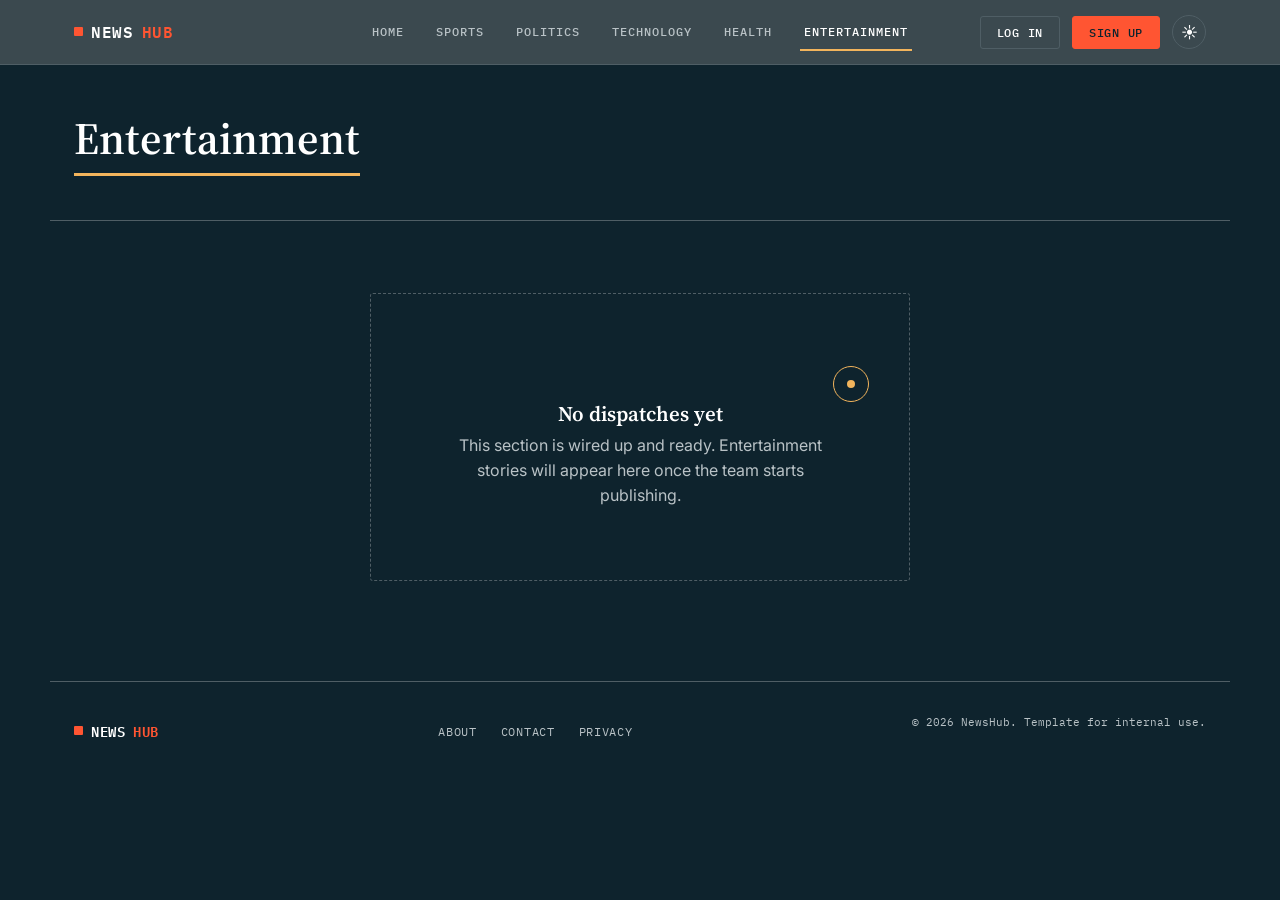
==== pages/entertainment.html @ 1e5c1587 "fixed css file linking" ====
<!DOCTYPE html>
<html lang="en">
<head>
<meta charset="UTF-8">
<meta name="viewport" content="width=device-width, initial-scale=1.0">
<title>NewsHub — Entertainment</title>
<meta name="description" content="NewsHub — Entertainment section.">

<link rel="preconnect" href="https://fonts.googleapis.com">
<link rel="preconnect" href="https://fonts.gstatic.com" crossorigin>
<link href="https://fonts.googleapis.com/css2?family=Source+Serif+4:opsz,wght@8..60,500;8..60,600;8..60,700&family=Inter:wght@400;500;600&family=IBM+Plex+Mono:wght@500;600&display=swap" rel="stylesheet">

<link rel="stylesheet" href="../styles.css">
</head>
<body style="--page-accent:var(--c-entertainment)">
<a class="skip-link" href="#main">Skip to content</a>

<header class="site-header">
  <div class="header-bar">
    <a href="../index.html" class="logo">
      <span class="logo-mark"></span>NEWS<span class="logo-hub">HUB</span>
    </a>

    <nav class="main-nav" aria-label="Primary">
      <ul>
        <li><a href="../index.html" class="nav-link" style="--nav-accent:var(--c-home)">Home</a></li>
        <li><a href="sports.html" class="nav-link" style="--nav-accent:var(--c-sports)">Sports</a></li>
        <li><a href="politics.html" class="nav-link" style="--nav-accent:var(--c-politics)">Politics</a></li>
        <li><a href="technology.html" class="nav-link" style="--nav-accent:var(--c-tech)">Technology</a></li>
        <li><a href="health.html" class="nav-link" style="--nav-accent:var(--c-health)">Health</a></li>
        <li><a href="entertainment.html" class="nav-link is-active" style="--nav-accent:var(--c-entertainment)">Entertainment</a></li>
      </ul>
    </nav>

    <div class="header-actions">
      <button type="button" class="btn" title="Coming soon"><span class="btn-label">Log In</span></button>
      <button type="button" class="btn btn-solid" title="Coming soon"><span class="btn-label">Sign Up</span></button>
      <input type="checkbox" id="theme-toggle" class="theme-toggle-input" role="switch" aria-label="Toggle dark mode">
      <label for="theme-toggle" class="theme-toggle">
        <span class="icon-moon">☾</span>
        <span class="icon-sun">☀</span>
      </label>
    </div>
  </div>

</header>

<main id="main">

  <div class="page-header wrap">
    <h1>Entertainment</h1>
  </div>

  <div class="wrap">
    <div class="empty-state">
      <div class="signal"></div>
      <h2>No dispatches yet</h2>
      <p>This section is wired up and ready. Entertainment stories will appear here once the team starts publishing.</p>
    </div>
  </div>

</main>

<footer class="site-footer wrap">
  <div class="footer-bar">
    <a href="../index.html" class="logo"><span class="logo-mark"></span>NEWS<span class="logo-hub">HUB</span></a>
    <nav aria-label="Footer">
      <ul class="footer-links">
        <li><a href="#" title="Coming soon">About</a></li>
        <li><a href="#" title="Coming soon">Contact</a></li>
        <li><a href="#" title="Coming soon">Privacy</a></li>
      </ul>
    </nav>
    <p class="footer-copy">© 2026 NewsHub. Template for internal use.</p>
  </div>
</footer>

</body>
</html>
---- styles.css ----
/*
    NEWSHUB — SHARED STYLESHEET
*/
:root {
  /* Surfaces & text — default theme (dark) */
    --bg: #0e232d;
    --bg-elevated: #3b494f;
    --bg-subtle: #3b494f;
    --ink: #ffffff;
    --ink-muted: #b9c2c6;
    --border: #4f5e65;

    --accent: #ff5532;
    --accent-contrast: #0e232d;
    --accent-ink: var(--accent);

    /* Category accents */
    --c-home: var(--accent);
    --c-sports: #4ade94;
    --c-politics: #6fa0ff;
    --c-tech: #b49cff;
    --c-health: #3fd1ce;
    --c-entertainment: #f2b45c;

    /* Type */
    --font-display: "Source Serif 4", Georgia, "Times New Roman", serif;
    --font-body: "Inter", -apple-system, BlinkMacSystemFont, "Segoe UI", sans-serif;
    --font-mono: "IBM Plex Mono", ui-monospace, "SFMono-Regular", Menlo, monospace;

    /* Spacing scale */
    --space-1: 0.25rem;
    --space-2: 0.5rem;
    --space-3: 0.75rem;
    --space-4: 1rem;
    --space-5: 1.5rem;
    --space-6: 2rem;
    --space-7: 3rem;
    --space-8: 4.5rem;

    /* Layout */
    --max-width: 1180px;
    --radius: 3px;
    --header-h: 64px;

    /* Motion */
    --ease: cubic-bezier(0.4, 0, 0.2, 1);
}

/* Light theme */
body:has(.theme-toggle-input:checked) {
    --bg: #f4f5f3;
    --bg-elevated: #ffffff;
    --bg-subtle: #e7e9e4;
    --ink: #122027;
    --ink-muted: #5c6b72;
    --border: #d8dbd6;

    /* --accent */
    --accent-ink: #c23115;

    --c-home: var(--accent);
    --c-sports: #1f7a4d;
    --c-politics: #2455a4;
    --c-tech: #6e56cf;
    --c-health: #0e8c8a;
    --c-entertainment: #b5790a;
}

/*BASE / RESET                                                       */

*,
*::before,
*::after {
    box-sizing: border-box;
}

html {
    -webkit-text-size-adjust: 100%;
}

body {
    margin: 0;
    background: var(--bg);
    color: var(--ink);
    font-family: var(--font-body);
    font-size: 16px;
    line-height: 1.55;
    transition: background-color 0.2s var(--ease), color 0.2s var(--ease);
}

h1, h2, h3, h4 {
    font-family: var(--font-display);
    font-weight: 600;
    line-height: 1.15;
    margin: 0 0 var(--space-3);
    color: var(--ink);
}

p {
    margin: 0 0 var(--space-4);
    color: var(--ink-muted);
}

a {
    color: inherit;
    text-decoration: none;
}

img {
    max-width: 100%;
    display: block;
}

ul {
    list-style: none;
    margin: 0;
    padding: 0;
}

button {
    font-family: inherit;
    cursor: pointer;
}

/* Visible keyboard focus everywhere */
a:focus-visible,
button:focus-visible,
[tabindex]:focus-visible {
    outline: 2px solid var(--accent);
    outline-offset: 2px;
    border-radius: var(--radius);
}

.skip-link {
    position: absolute;
    left: -9999px;
    top: 0;
    background: var(--accent);
    color: var(--accent-contrast);
    padding: var(--space-2) var(--space-4);
    z-index: 200;
    font-family: var(--font-mono);
    font-size: 0.8rem;
}

.skip-link:focus {
    left: var(--space-4);
    top: var(--space-4);
}

/* LAYOUT SHELL */

.wrap {
    max-width: var(--max-width);
    margin-inline: auto;
    padding-inline: var(--space-5);
}

main {
    display: block;
    min-height: calc(100vh - var(--header-h) - 220px);
}

/* HEADER, NAV, TICKER */

.site-header {
    position: sticky;
    top: 0;
    z-index: 100;
    background: var(--bg-elevated);
    border-bottom: 1px solid var(--border);
}

.header-bar {
    max-width: var(--max-width);
    margin-inline: auto;
    height: var(--header-h);
    padding-inline: var(--space-5);
    display: grid;
    grid-template-columns: 1fr auto 1fr;
    align-items: center;
    gap: var(--space-4);
}

/* Logo — left */
.logo {
    justify-self: start;
    display: inline-flex;
    align-items: center;
    gap: var(--space-2);
    font-family: var(--font-mono);
    font-weight: 600;
    font-size: 1rem;
    letter-spacing: 0.04em;
    white-space: nowrap;
}

.logo .logo-mark {
    width: 9px;
    height: 9px;
    background: var(--accent);
    border-radius: 1px;
    flex-shrink: 0;
}

.logo .logo-hub {
    color: var(--accent-ink);
}

/* Nav — centered */
.main-nav {
    justify-self: center;
}

.main-nav ul {
    display: flex;
    gap: var(--space-5);
}

.nav-link {
    position: relative;
    display: inline-block;
    padding: var(--space-2) var(--space-1);
    font-family: var(--font-mono);
    font-size: 0.78rem;
    font-weight: 500;
    letter-spacing: 0.08em;
    text-transform: uppercase;
    color: var(--ink-muted);
    transition: color 0.15s var(--ease);
}

.nav-link::after {
    content: "";
    position: absolute;
    left: 0;
    right: 0;
    bottom: -1px;
    height: 2px;
    background: var(--nav-accent, var(--accent));
    transform: scaleX(0);
    transition: transform 0.15s var(--ease);
}

.nav-link:hover {
    color: var(--ink);
}

.nav-link:hover::after {
    transform: scaleX(1);
}

.nav-link.is-active {
    color: var(--ink);
}

.nav-link.is-active::after {
    transform: scaleX(1);
}

/* Actions — right */
.header-actions {
    justify-self: end;
    display: flex;
    align-items: center;
    gap: var(--space-3);
}

/* BUTTONS & THEME TOGGLE */

.btn {
    font-family: var(--font-mono);
    font-size: 0.74rem;
    font-weight: 500;
    letter-spacing: 0.06em;
    text-transform: uppercase;
    padding: var(--space-2) var(--space-4);
    border-radius: var(--radius);
    border: 1px solid var(--border);
    background: transparent;
    color: var(--ink);
    transition: background-color 0.15s var(--ease), border-color 0.15s var(--ease), transform 0.1s var(--ease);
    white-space: nowrap;
}

.btn:hover {
    border-color: var(--ink-muted);
}

.btn:active {
    transform: translateY(1px);
}

.btn-solid {
    background: var(--accent);
    border-color: var(--accent);
    color: var(--accent-contrast);
}

.btn-solid:hover {
    filter: brightness(1.08);
    border-color: var(--accent);
}

/* Visually hidden but still focusable/operable by keyboard */
.theme-toggle-input {
    position: absolute;
    width: 1px;
    height: 1px;
    padding: 0;
    margin: -1px;
    overflow: hidden;
    clip: rect(0, 0, 0, 0);
    white-space: nowrap;
    border: 0;
}

.theme-toggle {
    display: inline-flex;
    align-items: center;
    justify-content: center;
    width: 34px;
    height: 34px;
    border-radius: 50%;
    border: 1px solid var(--border);
    background: transparent;
    color: var(--ink);
    padding: 0;
    flex-shrink: 0;
    cursor: pointer;
}

.theme-toggle:hover {
    border-color: var(--ink-muted);
}

.theme-toggle svg {
    width: 16px;
    height: 16px;
}

.theme-toggle .icon-moon { display: none; }
.theme-toggle .icon-sun { display: block; }

.theme-toggle-input:checked + .theme-toggle .icon-moon { display: block; }
.theme-toggle-input:checked + .theme-toggle .icon-sun { display: none; }

.theme-toggle-input:focus-visible + .theme-toggle {
    outline: 2px solid var(--accent);
    outline-offset: 2px;
}

/* home page */

.hero {
    border-bottom: 1px solid var(--border);
    padding-block: var(--space-7);
}

.eyebrow {
    display: inline-flex;
    align-items: center;
    gap: var(--space-2);
    font-family: var(--font-mono);
    font-size: 0.72rem;
    font-weight: 600;
    letter-spacing: 0.12em;
    text-transform: uppercase;
    color: var(--eyebrow-color, var(--accent-ink));
    margin-bottom: var(--space-3);
}

.eyebrow::before {
    content: "";
    width: 6px;
    height: 6px;
    background: currentColor;
    border-radius: 50%;
}

.hero-headline {
    font-size: clamp(2rem, 4.2vw, 3.4rem);
    max-width: 18ch;
    margin-bottom: var(--space-4);
}

.hero-dek {
    font-size: 1.05rem;
    max-width: 60ch;
    margin-bottom: var(--space-5);
}

.hero-meta {
    font-family: var(--font-mono);
    font-size: 0.78rem;
    color: var(--ink-muted);
    letter-spacing: 0.03em;
}

/* STORY CARDS & LIST ROWS */

.section {
    padding-block: var(--space-7);
    border-bottom: 1px solid var(--border);
}

.section-title {
    font-size: 1.1rem;
    font-family: var(--font-mono);
    text-transform: uppercase;
    letter-spacing: 0.08em;
    font-weight: 600;
    margin-bottom: var(--space-5);
    padding-bottom: var(--space-3);
    border-bottom: 1px solid var(--border);
}

.card-grid {
    display: grid;
    grid-template-columns: repeat(3, 1fr);
    gap: var(--space-5);
}

.story-card {
    display: flex;
    flex-direction: column;
}

.story-card .media {
    aspect-ratio: 16 / 10;
    background: var(--bg-subtle);
    border: 1px dashed var(--border);
    border-radius: var(--radius);
    margin-bottom: var(--space-3);
    display: flex;
    align-items: center;
    justify-content: center;
    color: var(--ink-muted);
}

.story-card .media svg {
    width: 28px;
    height: 28px;
    opacity: 0.5;
}

.story-card .eyebrow {
    margin-bottom: var(--space-2);
}

.story-card h3 {
    font-size: 1.15rem;
    margin-bottom: var(--space-2);
}

.story-card p {
    font-size: 0.92rem;
    margin-bottom: var(--space-3);
}

.story-card .timestamp {
    font-family: var(--font-mono);
    font-size: 0.72rem;
    color: var(--ink-muted);
    letter-spacing: 0.03em;
}

/* Compact list rows — "Latest" feed */
.story-list {
    display: flex;
    flex-direction: column;
}

.story-row {
    display: grid;
    grid-template-columns: 110px 1fr auto;
    align-items: center;
    gap: var(--space-4);
    padding-block: var(--space-4);
    border-top: 1px solid var(--border);
}

.story-row:last-child {
    border-bottom: 1px solid var(--border);
}

.story-row .tag {
    font-family: var(--font-mono);
    font-size: 0.68rem;
    font-weight: 600;
    letter-spacing: 0.08em;
    text-transform: uppercase;
    color: var(--tag-color, var(--accent-ink));
}

.story-row h4 {
    font-size: 1rem;
    margin: 0;
    font-weight: 600;
}

.story-row .timestamp {
    font-family: var(--font-mono);
    font-size: 0.72rem;
    color: var(--ink-muted);
    white-space: nowrap;
}

/* SECTION HEADER */

.page-header {
    padding-block: var(--space-7) var(--space-6);
    border-bottom: 1px solid var(--border);
}

.page-header .eyebrow {
    color: var(--page-accent, var(--accent-ink));
}

.page-header h1 {
    font-size: clamp(2rem, 4vw, 2.8rem);
    border-bottom: 3px solid var(--page-accent, var(--accent));
    display: inline-block;
    padding-bottom: var(--space-2);
}

/* EMPTY STATE */

.empty-state {
    margin-block: var(--space-8);
    padding: var(--space-8) var(--space-5);
    border: 1px dashed var(--border);
    border-radius: var(--radius);
    text-align: center;
    max-width: 540px;
    margin-inline: auto;
}

.empty-state .signal {
    width: 36px;
    height: 36px;
    margin-inline: auto var(--space-4);
    border-radius: 50%;
    border: 1px solid var(--page-accent, var(--accent));
    display: flex;
    align-items: center;
    justify-content: center;
}

.empty-state .signal::after {
    content: "";
    width: 8px;
    height: 8px;
    border-radius: 50%;
    background: var(--page-accent, var(--accent));
}

.empty-state h2 {
    font-size: 1.3rem;
    margin-bottom: var(--space-2);
}

.empty-state p {
    margin: 0 auto;
    max-width: 40ch;
}

/*. FOOTER */

.site-footer {
    border-top: 1px solid var(--border);
    padding-block: var(--space-6);
}

.footer-bar {
    display: flex;
    align-items: center;
    justify-content: space-between;
    flex-wrap: wrap;
    gap: var(--space-4);
}

.footer-bar .logo {
    font-size: 0.85rem;
}

.footer-links {
    display: flex;
    gap: var(--space-5);
}

.footer-links a {
    font-family: var(--font-mono);
    font-size: 0.72rem;
    letter-spacing: 0.06em;
    text-transform: uppercase;
    color: var(--ink-muted);
}

.footer-links a:hover {
    color: var(--ink);
}

.footer-copy {
    font-family: var(--font-mono);
    font-size: 0.7rem;
    color: var(--ink-muted);
}

/* UTILITIES */

.text-accent { color: var(--accent-ink); }
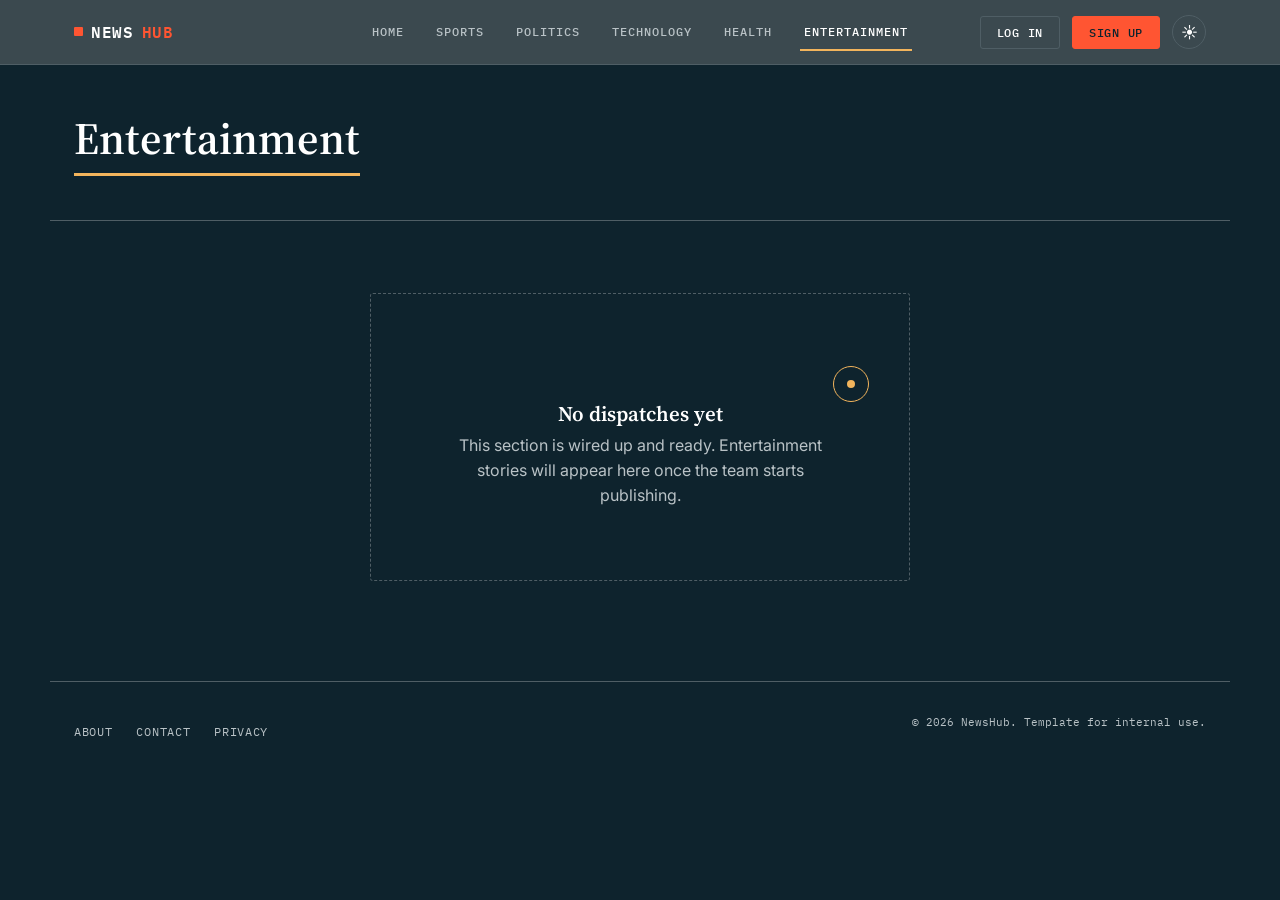
==== commit c3063174: "fully implemented sports page" ====
--- a/pages/entertainment.html
+++ b/pages/entertainment.html
@@ -63,7 +63,6 @@
 
 <footer class="site-footer wrap">
   <div class="footer-bar">
-    <a href="../index.html" class="logo"><span class="logo-mark"></span>NEWS<span class="logo-hub">HUB</span></a>
     <nav aria-label="Footer">
       <ul class="footer-links">
         <li><a href="#" title="Coming soon">About</a></li>
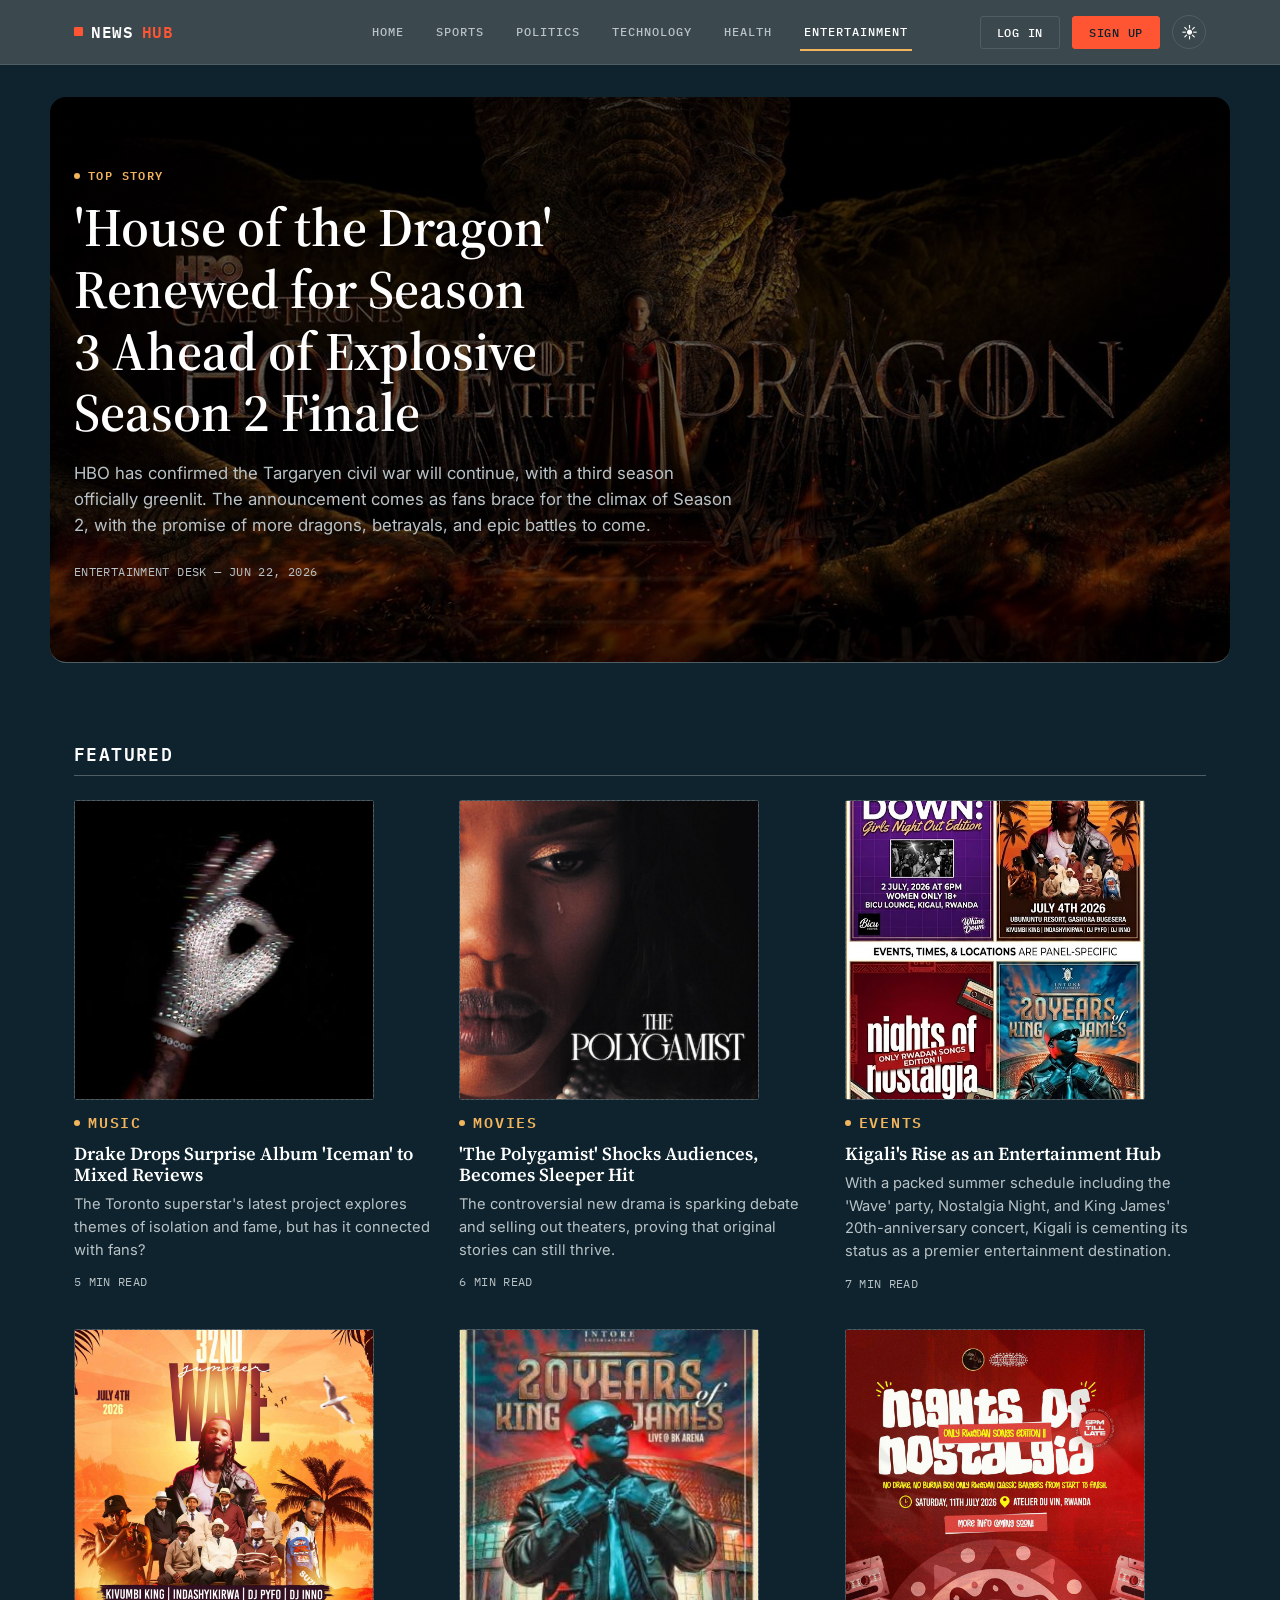
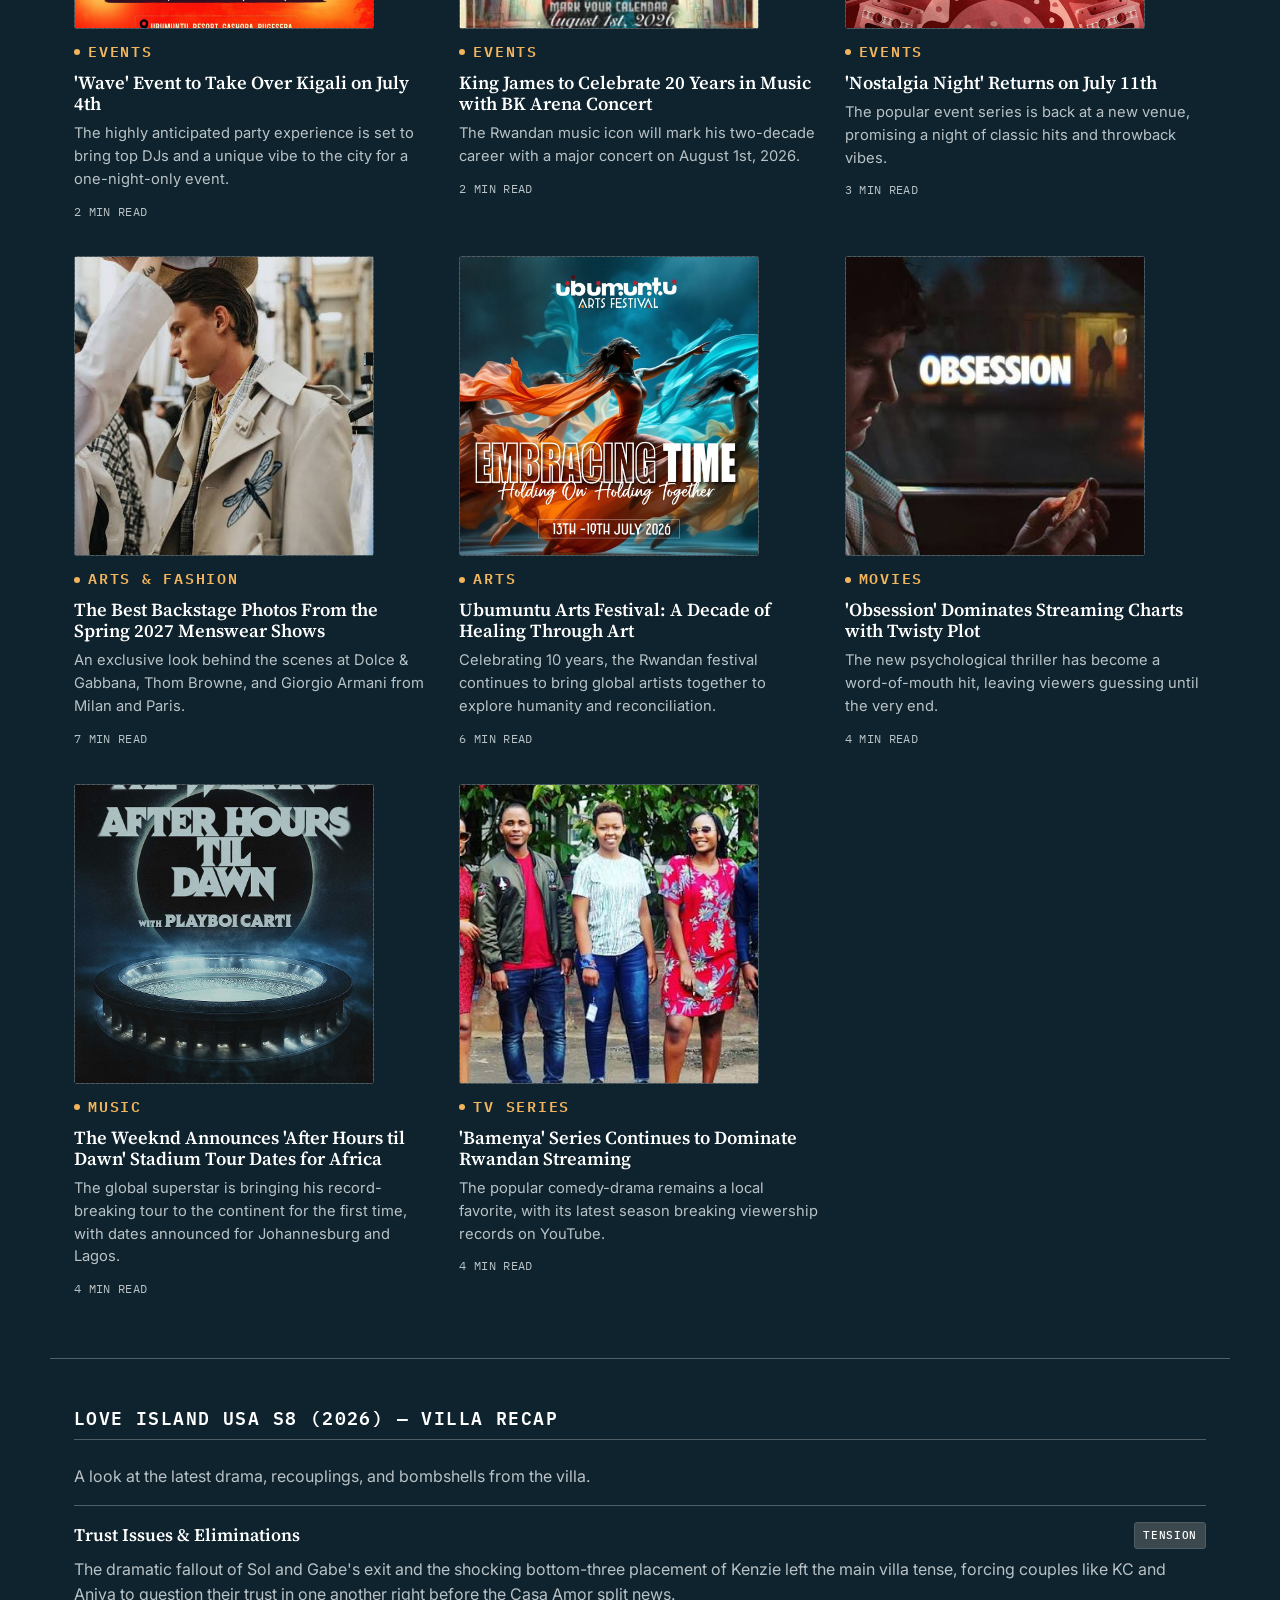
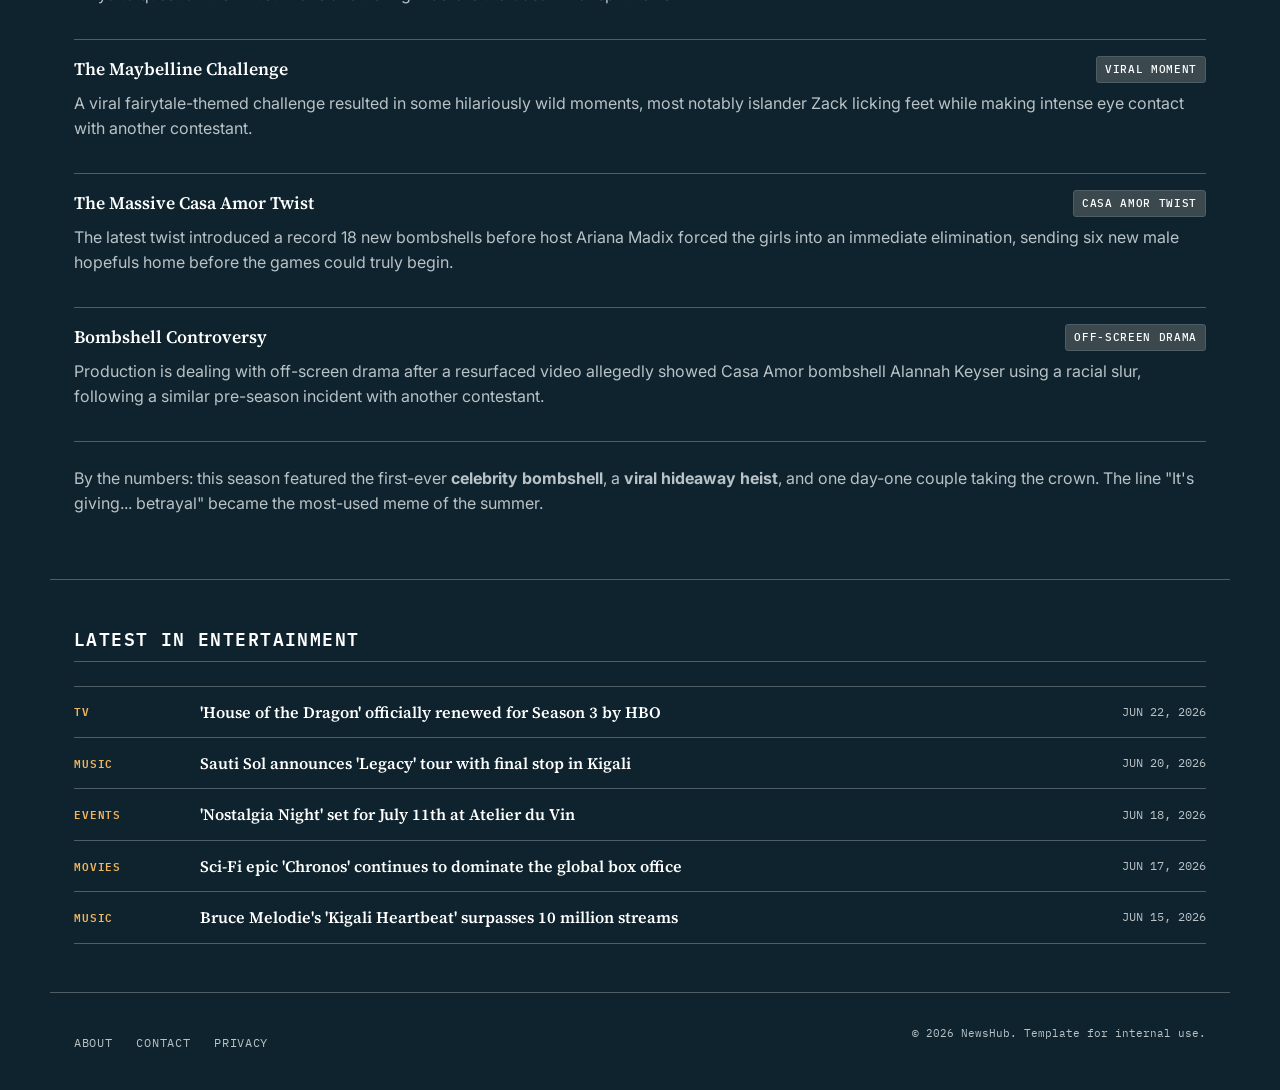
==== commit 938cc52e: "Entertainment hub" ====
--- a/pages/entertainment.html
+++ b/pages/entertainment.html
@@ -11,6 +11,7 @@
 <link href="https://fonts.googleapis.com/css2?family=Source+Serif+4:opsz,wght@8..60,500;8..60,600;8..60,700&family=Inter:wght@400;500;600&family=IBM+Plex+Mono:wght@500;600&display=swap" rel="stylesheet">
 
 <link rel="stylesheet" href="../styles.css">
+<link rel="stylesheet" href="../css/entertainment.css">
 </head>
 <body style="--page-accent:var(--c-entertainment)">
 <a class="skip-link" href="#main">Skip to content</a>
@@ -47,17 +48,237 @@
 
 <main id="main">
 
-  <div class="page-header wrap">
-    <h1>Entertainment</h1>
-  </div>
-
-  <div class="wrap">
-    <div class="empty-state">
-      <div class="signal"></div>
-      <h2>No dispatches yet</h2>
-      <p>This section is wired up and ready. Entertainment stories will appear here once the team starts publishing.</p>
-    </div>
-  </div>
+  <section class="hero wrap">
+    <p class="eyebrow" style="--eyebrow-color:var(--page-accent)">Top Story</p>
+    <h2 class="hero-headline">'House of the Dragon' Renewed for Season 3 Ahead of Explosive Season 2 Finale</h2>
+    <p class="hero-dek">HBO has confirmed the Targaryen civil war will continue, with a third season officially greenlit. The announcement comes as fans brace for the climax of Season 2, with the promise of more dragons, betrayals, and epic battles to come.</p>
+    <p class="hero-meta">ENTERTAINMENT DESK — JUN 22, 2026</p>
+  </section>
+
+  <section class="section wrap">
+    <h2 class="section-title">Featured</h2>
+    <div class="card-grid">
+
+      <a href="#" class="story-card-link" title="Read more (coming soon)">
+        <article class="story-card">
+          <div class="media">
+            <img src="../images/iceman.jpg" alt="Drake performing on stage">
+          </div>
+          <p class="eyebrow" style="--eyebrow-color:var(--c-entertainment)">Music</p>
+          <h3>Drake Drops Surprise Album 'Iceman' to Mixed Reviews</h3>
+          <p>The Toronto superstar's latest project explores themes of isolation and fame, but has it connected with fans?</p>
+          <p class="timestamp">5 MIN READ</p>
+        </article>
+      </a>
+
+      <a href="#" class="story-card-link" title="Read more (coming soon)">
+        <article class="story-card">
+          <div class="media">
+            <img src="../images/polygamist.jpg" alt="A promotional poster for the movie 'The Polygamist'">
+          </div>
+          <p class="eyebrow" style="--eyebrow-color:var(--c-entertainment)">Movies</p>
+          <h3>'The Polygamist' Shocks Audiences, Becomes Sleeper Hit</h3>
+          <p>The controversial new drama is sparking debate and selling out theaters, proving that original stories can still thrive.</p>
+          <p class="timestamp">6 MIN READ</p>
+        </article>
+      </a>
+
+      <a href="#" class="story-card-link" title="Read more (coming soon)">
+        <article class="story-card">
+          <div class="media">
+            <img src="../images/event.jpg" alt="BK Arena in Kigali lit up at night for an event">
+          </div>
+          <p class="eyebrow" style="--eyebrow-color:var(--c-entertainment)">Events</p>
+          <h3>Kigali's Rise as an Entertainment Hub</h3>
+          <p>With a packed summer schedule including the 'Wave' party, Nostalgia Night, and King James' 20th-anniversary concert, Kigali is cementing its status as a premier entertainment destination.</p>
+          <p class="timestamp">7 MIN READ</p>
+        </article>
+      </a>
+
+      <a href="#" class="story-card-link" title="Read more (coming soon)">
+        <article class="story-card">
+          <div class="media">
+            <img src="../images/wave.jpeg" alt="A vibrant party scene with a large crowd and DJ">
+          </div>
+          <p class="eyebrow" style="--eyebrow-color:var(--c-entertainment)">Events</p>
+          <h3>'Wave' Event to Take Over Kigali on July 4th</h3>
+          <p>The highly anticipated party experience is set to bring top DJs and a unique vibe to the city for a one-night-only event.</p>
+          <p class="timestamp">2 MIN READ</p>
+        </article>
+      </a>
+      <a href="#" class="story-card-link" title="Read more (coming soon)">
+        <article class="story-card">
+          <div class="media">
+            <img src="../images/james.jpg" alt="Promotional poster for King James 20 Years concert at BK Arena">
+          </div>
+          <p class="eyebrow" style="--eyebrow-color:var(--c-entertainment)">Events</p>
+          <h3>King James to Celebrate 20 Years in Music with BK Arena Concert</h3>
+          <p>The Rwandan music icon will mark his two-decade career with a major concert on August 1st, 2026.</p>
+          <p class="timestamp">2 MIN READ</p>
+        </article>
+      </a>
+      <a href="#" class="story-card-link" title="Read more (coming soon)">
+        <article class="story-card">
+          <div class="media">
+            <img src="../images/night.jpeg" alt="Crowd enjoying a concert at night with colorful lights">
+          </div>
+          <p class="eyebrow" style="--eyebrow-color:var(--c-entertainment)">Events</p>
+          <h3>'Nostalgia Night' Returns on July 11th </h3>
+          <p>The popular event series is back at a new venue, promising a night of classic hits and throwback vibes.</p>
+          <p class="timestamp">3 MIN READ</p>
+        </article>
+      </a>
+
+      <a href="#" class="story-card-link" title="Read more (coming soon)">
+        <article class="story-card">
+          <div class="media">
+            <img src="../images/dolce.jpg" alt="A model getting ready backstage at a fashion show">
+          </div>
+          <p class="eyebrow" style="--eyebrow-color:var(--c-entertainment)">Arts & Fashion</p>
+          <h3>The Best Backstage Photos From the Spring 2027 Menswear Shows</h3>
+          <p>An exclusive look behind the scenes at Dolce & Gabbana, Thom Browne, and Giorgio Armani from Milan and Paris.</p>
+          <p class="timestamp">7 MIN READ</p>
+        </article>
+      </a>
+
+      <a href="#" class="story-card-link" title="Read more (coming soon)">
+        <article class="story-card">
+          <div class="media">
+            <img src="../images/ubumuntu.jpeg" alt="Performers in dramatic costumes at the Ubumuntu Arts Festival in Rwanda">
+          </div>
+          <p class="eyebrow" style="--eyebrow-color:var(--c-entertainment)">Arts</p>
+          <h3>Ubumuntu Arts Festival: A Decade of Healing Through Art</h3>
+          <p>Celebrating 10 years, the Rwandan festival continues to bring global artists together to explore humanity and reconciliation.</p>
+          <p class="timestamp">6 MIN READ</p>
+        </article>
+      </a>
+
+      <a href="#" class="story-card-link" title="Read more (coming soon)">
+        <article class="story-card">
+          <div class="media">
+            <img src="../images/obsession.jpg" alt="Promotional art for the movie 'Obsession'">
+          </div>
+          <p class="eyebrow" style="--eyebrow-color:var(--c-entertainment)">Movies</p>
+          <h3>'Obsession' Dominates Streaming Charts with Twisty Plot</h3>
+          <p>The new psychological thriller has become a word-of-mouth hit, leaving viewers guessing until the very end.</p>
+          <p class="timestamp">4 MIN READ</p>
+        </article>
+      </a>
+
+      <a href="#" class="story-card-link" title="Read more (coming soon)">
+        <article class="story-card">
+          <div class="media">
+            <img src="../images/weekend.jpg" alt="The Weeknd performing on stage with dramatic lighting">
+          </div>
+          <p class="eyebrow" style="--eyebrow-color:var(--c-entertainment)">Music</p>
+          <h3>The Weeknd Announces 'After Hours til Dawn' Stadium Tour Dates for Africa</h3>
+          <p>The global superstar is bringing his record-breaking tour to the continent for the first time, with dates announced for Johannesburg and Lagos.</p>
+          <p class="timestamp">4 MIN READ</p>
+        </article>
+      </a>
+
+      <a href="#" class="story-card-link" title="Read more (coming soon)">
+        <article class="story-card">
+          <div class="media">
+            <img src="../images/bamenya.jpg" alt="Promotional image for the Bamenya series">
+          </div>
+          <p class="eyebrow" style="--eyebrow-color:var(--c-entertainment)">TV Series</p>
+          <h3>'Bamenya' Series Continues to Dominate Rwandan Streaming</h3>
+          <p>The popular comedy-drama remains a local favorite, with its latest season breaking viewership records on YouTube.</p>
+          <p class="timestamp">4 MIN READ</p>
+        </article>
+      </a>
+
+    </div>
+  </section>
+
+  <section class="section wrap">
+    <h2 class="section-title">Love Island USA S8 (2026) — Villa Recap</h2>
+    <p class="page-dek">A look at the latest drama, recouplings, and bombshells from the villa.</p>
+
+    <div class="match-list">
+
+      <a href="#" class="match-row-link" title="Read more (coming soon)">
+        <div class="match-row">
+          <div class="match-head">
+            <span class="match-teams">Trust Issues &amp; Eliminations</span>
+            <span class="match-tag">Tension</span>
+          </div>
+          <p class="match-note">The dramatic fallout of Sol and Gabe's exit and the shocking bottom-three placement of Kenzie left the main villa tense, forcing couples like KC and Aniya to question their trust in one another right before the Casa Amor split news.</p>
+        </div>
+      </a>
+
+      <a href="#" class="match-row-link" title="Read more (coming soon)">
+        <div class="match-row">
+          <div class="match-head">
+            <span class="match-teams">The Maybelline Challenge</span>
+            <span class="match-tag">Viral Moment</span>
+          </div>
+          <p class="match-note">A viral fairytale-themed challenge resulted in some hilariously wild moments, most notably islander Zack licking feet while making intense eye contact with another contestant.</p>
+        </div>
+      </a>
+
+      <a href="#" class="match-row-link" title="Read more (coming soon)">
+        <div class="match-row">
+          <div class="match-head">
+            <span class="match-teams">The Massive Casa Amor Twist</span>
+            <span class="match-tag">Casa Amor Twist</span>
+          </div>
+          <p class="match-note">The latest twist introduced a record 18 new bombshells before host Ariana Madix forced the girls into an immediate elimination, sending six new male hopefuls home before the games could truly begin.</p>
+        </div>
+      </a>
+
+      <a href="#" class="match-row-link" title="Read more (coming soon)">
+        <div class="match-row">
+          <div class="match-head">
+            <span class="match-teams">Bombshell Controversy</span>
+            <span class="match-tag">Off-Screen Drama</span>
+          </div>
+          <p class="match-note">Production is dealing with off-screen drama after a resurfaced video allegedly showed Casa Amor bombshell Alannah Keyser using a racial slur, following a similar pre-season incident with another contestant.</p>
+        </div>
+      </a>
+
+    </div>
+
+    <p class="stat-strip">By the numbers: this season featured the first-ever <strong>celebrity bombshell</strong>, a <strong>viral hideaway heist</strong>, and one day-one couple taking the crown. The line "It's giving... betrayal" became the most-used meme of the summer.</p>
+  </section>
+
+  <section class="section wrap" style="border-bottom:none;">
+    <h2 class="section-title">Latest in Entertainment</h2>
+    <div class="story-list">
+
+      <div class="story-row">
+        <span class="tag" style="--tag-color:var(--page-accent)">TV</span>
+        <h4>'House of the Dragon' officially renewed for Season 3 by HBO</h4>
+        <span class="timestamp">JUN 22, 2026</span>
+      </div>
+
+      <div class="story-row">
+        <span class="tag" style="--tag-color:var(--page-accent)">Music</span>
+        <h4>Sauti Sol announces 'Legacy' tour with final stop in Kigali</h4>
+        <span class="timestamp">JUN 20, 2026</span>
+      </div>
+
+      <div class="story-row">
+        <span class="tag" style="--tag-color:var(--page-accent)">Events</span>
+        <h4>'Nostalgia Night' set for July 11th at Atelier du Vin</h4>
+        <span class="timestamp">JUN 18, 2026</span>
+      </div>
+
+      <div class="story-row">
+        <span class="tag" style="--tag-color:var(--page-accent)">Movies</span>
+        <h4>Sci-Fi epic 'Chronos' continues to dominate the global box office</h4>
+        <span class="timestamp">JUN 17, 2026</span>
+      </div>
+
+      <div class="story-row">
+        <span class="tag" style="--tag-color:var(--page-accent)">Music</span>
+        <h4>Bruce Melodie's 'Kigali Heartbeat' surpasses 10 million streams</h4>
+        <span class="timestamp">JUN 15, 2026</span>
+      </div>
+
+    </div>
+  </section>
 
 </main>
 
--- a/css/entertainment.css
+++ b/css/entertainment.css
@@ -0,0 +1,78 @@
+/* Entertainment page styles */
+
+.hero {
+  background-image: linear-gradient(rgba(0, 0, 0, 0.6), rgba(0, 0, 0, 0.6)), url('../images/house.jpg');
+  background-size: cover;
+  background-position: center;
+  color: var(--c-white);
+  padding-top: 4rem;
+  padding-bottom: 4rem;
+  border-radius: 1rem;
+  margin-top: 2rem;
+  margin-bottom: 2rem;
+}
+
+/* Love Island Recap Section */
+.match-list {
+  display: flex;
+  flex-direction: column;
+  margin-bottom: var(--space-5);
+}
+
+.match-row-link .match-row {
+  padding-block: var(--space-4);
+}
+
+.match-head {
+  display: flex;
+  justify-content: space-between;
+  align-items: center;
+  margin-bottom: var(--space-2);
+}
+
+.match-teams {
+  font-family: var(--font-display);
+  font-weight: 600;
+  font-size: 1.1rem;
+}
+
+.match-tag {
+  font-family: var(--font-mono);
+  font-size: 0.7rem;
+  font-weight: 500;
+  letter-spacing: 0.06em;
+  text-transform: uppercase;
+  background: var(--bg-subtle);
+  padding: var(--space-1) var(--space-2);
+  border-radius: var(--radius);
+  border: 1px solid var(--border);
+}
+
+.match-row-link {
+  display: block;
+  text-decoration: none;
+  color: inherit;
+  border-top: 1px solid var(--border);
+  transition: background-color 0.2s var(--ease);
+}
+
+.match-row-link:last-of-type {
+  border-bottom: 1px solid var(--border);
+}
+
+.match-row-link:hover {
+  background: var(--bg-elevated);
+}
+
+/* Ensure consistent image sizes in story cards */
+.story-card .media img {
+  width: 100%;
+  height: 100%;
+  object-fit: cover;
+  border: none;
+}
+
+.story-card .media {
+  width: 300px;
+  height: 300px;
+}
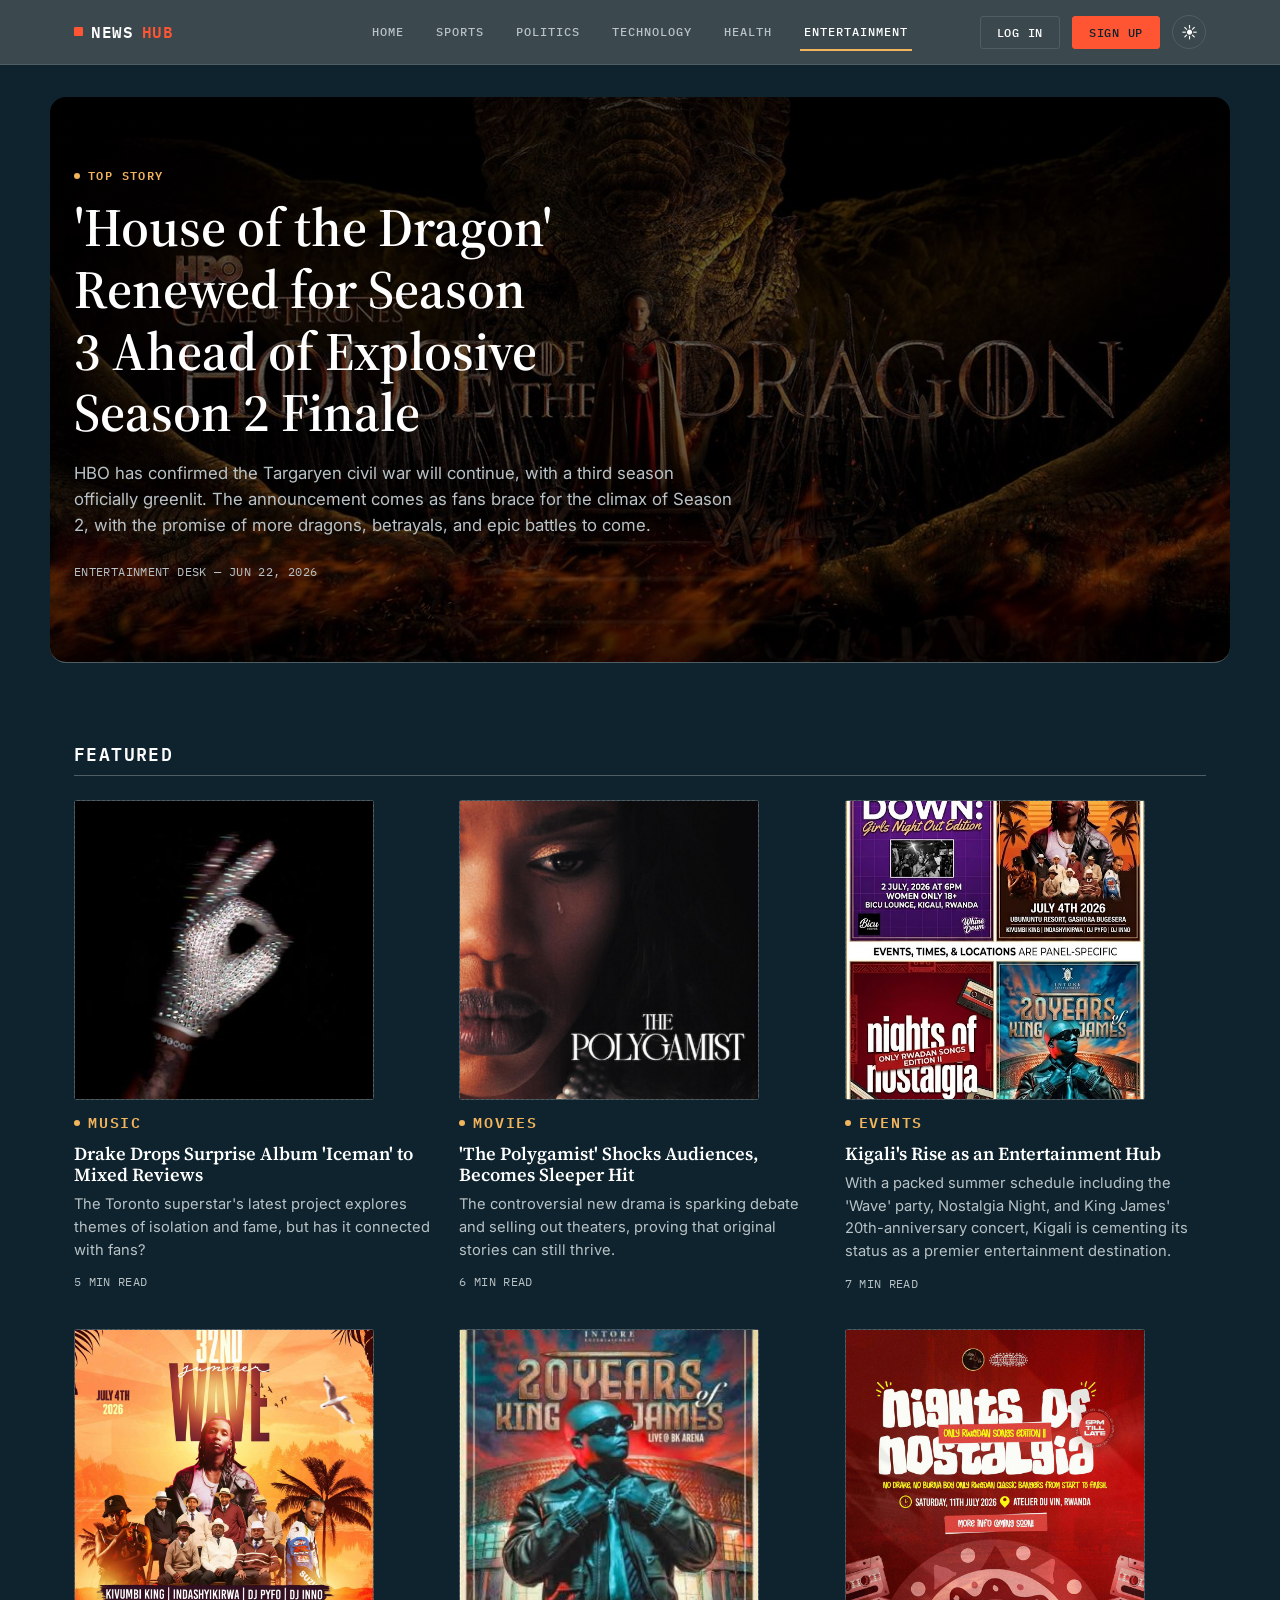
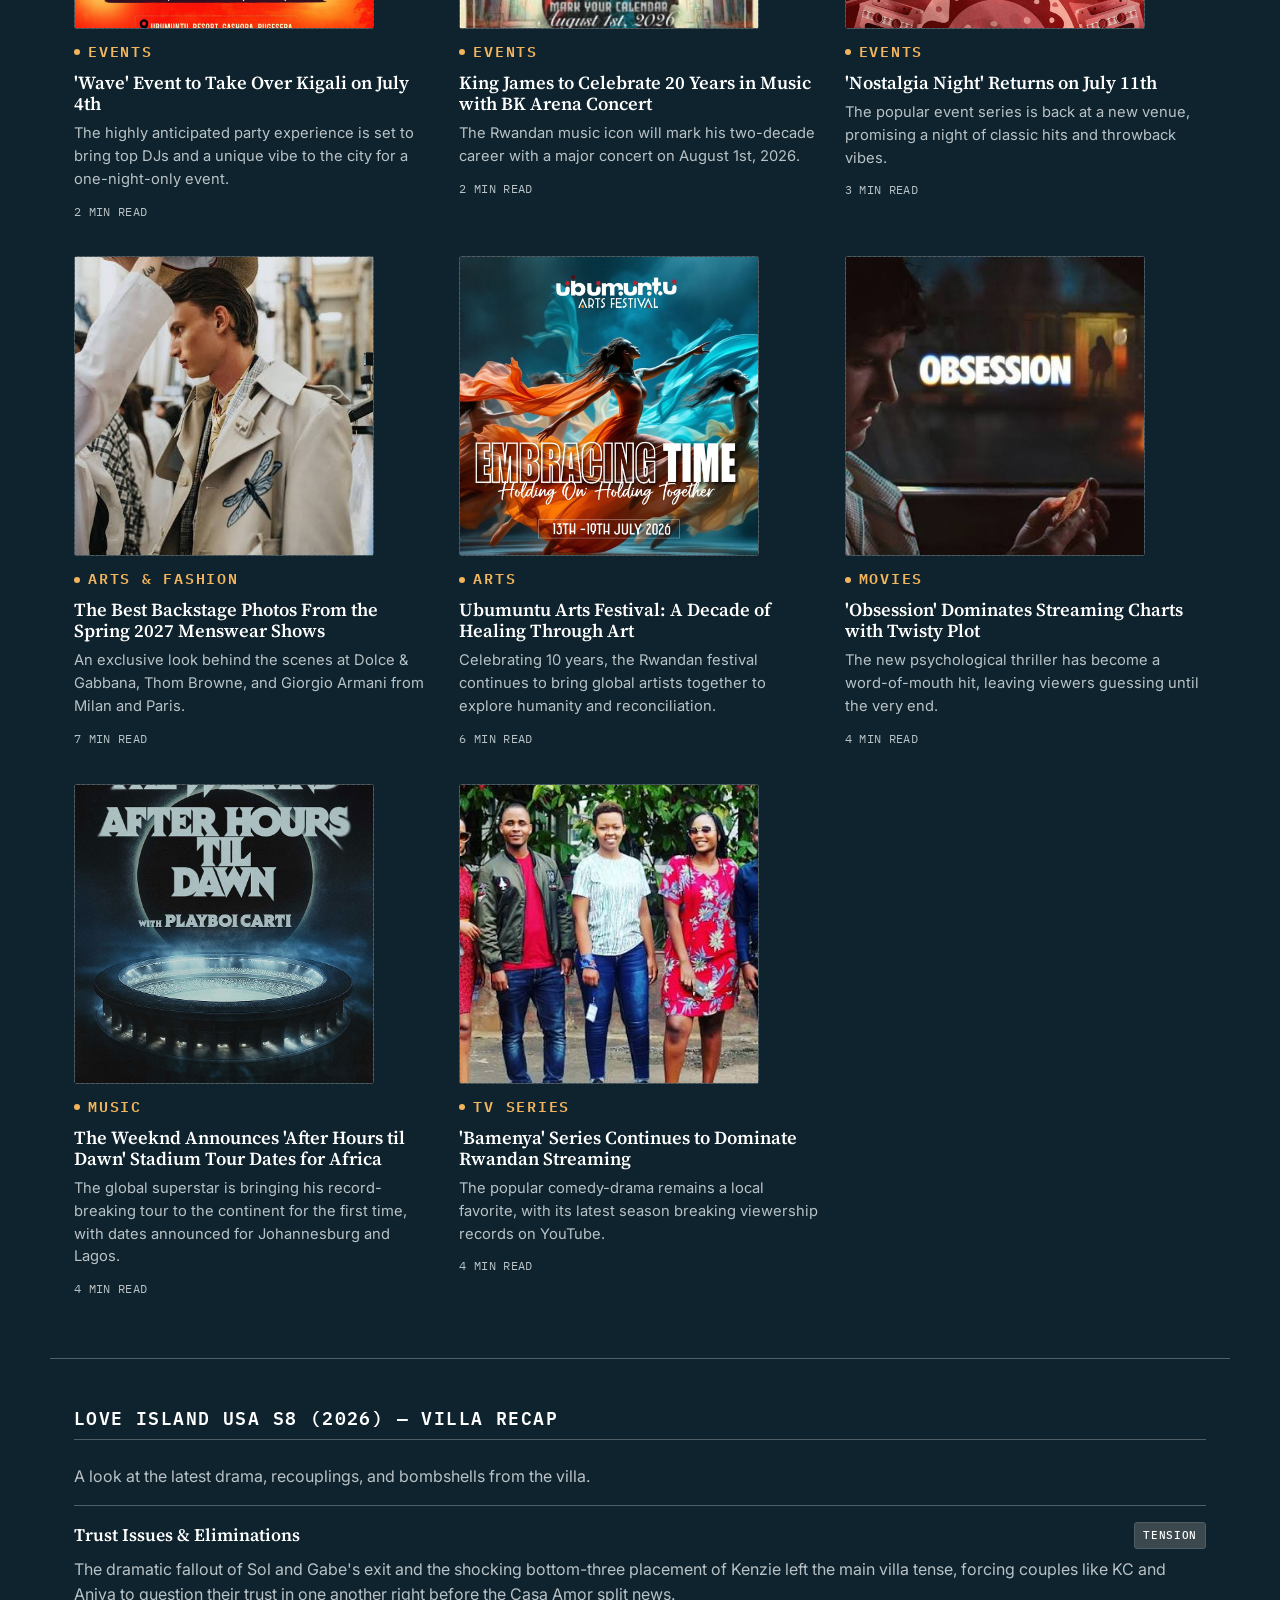
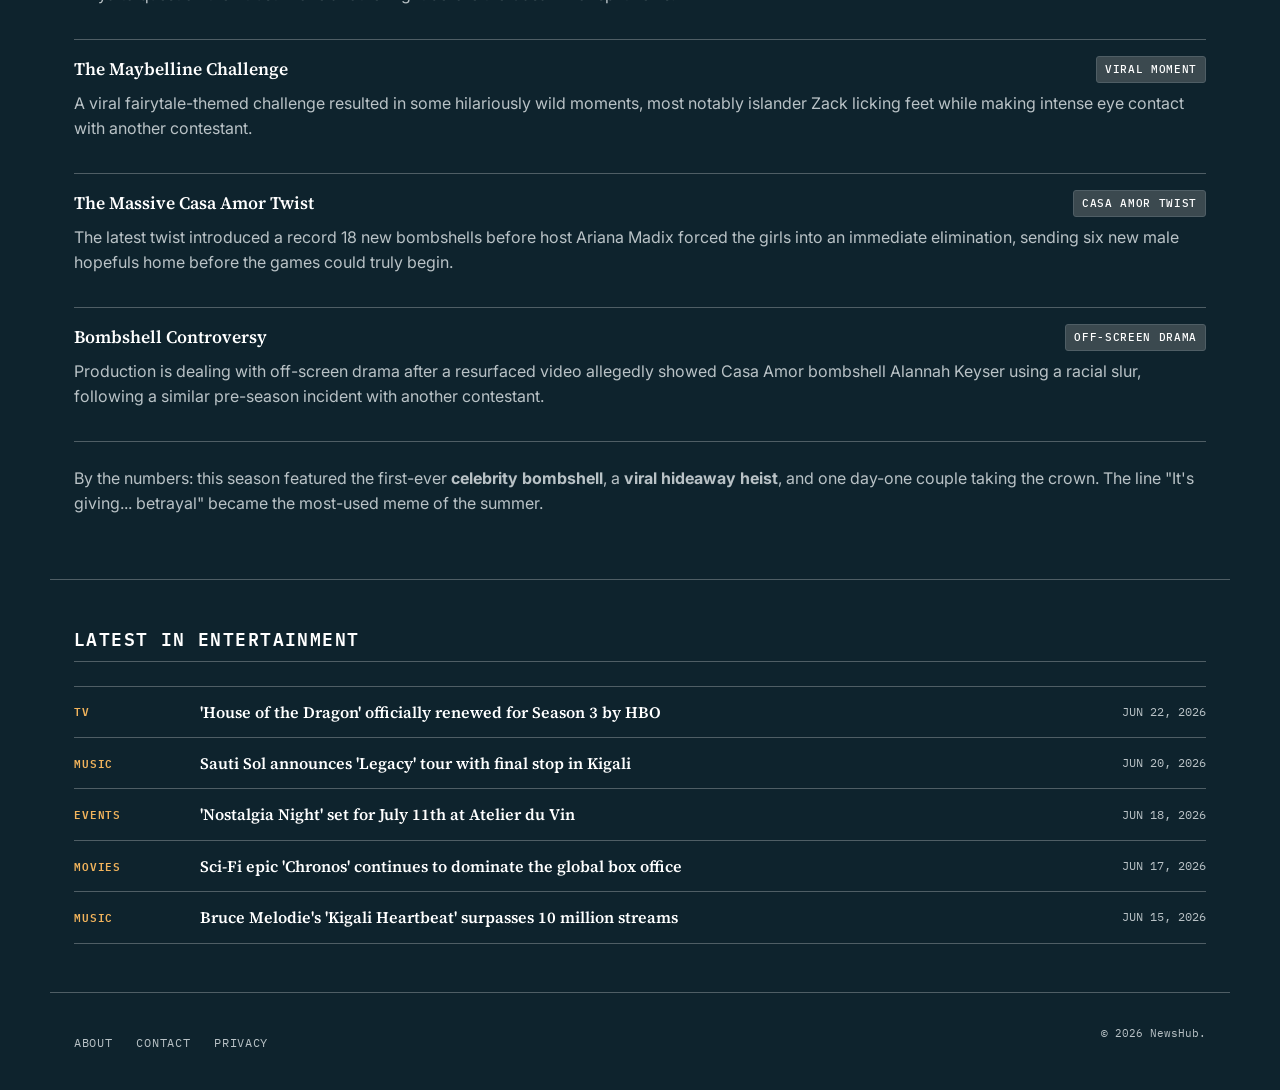
==== commit 1bc09036: "Merge pull request #3 from Laltessa06/entertainment Entertainment hub" ====
--- a/pages/entertainment.html
+++ b/pages/entertainment.html
@@ -291,7 +291,7 @@
         <li><a href="#" title="Coming soon">Privacy</a></li>
       </ul>
     </nav>
-    <p class="footer-copy">© 2026 NewsHub. Template for internal use.</p>
+    <p class="footer-copy">© 2026 NewsHub.</p>
   </div>
 </footer>
 
